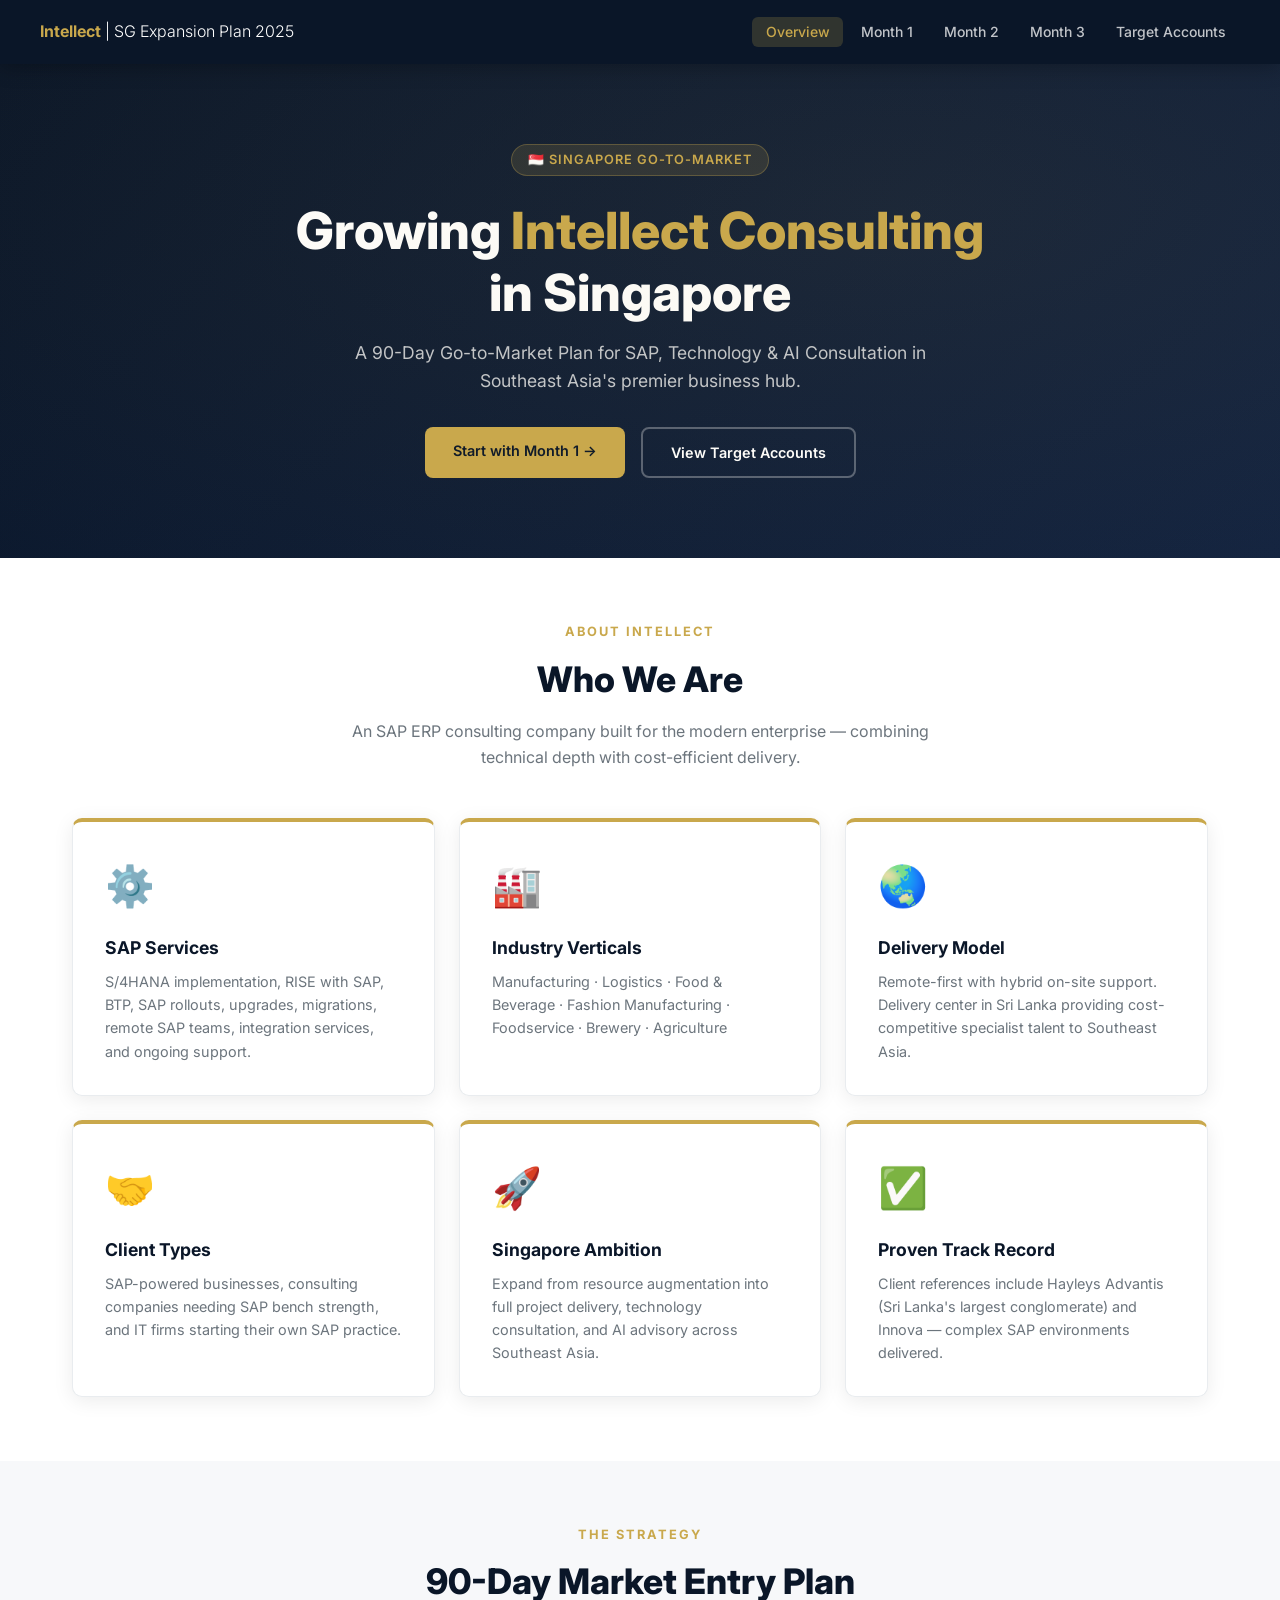
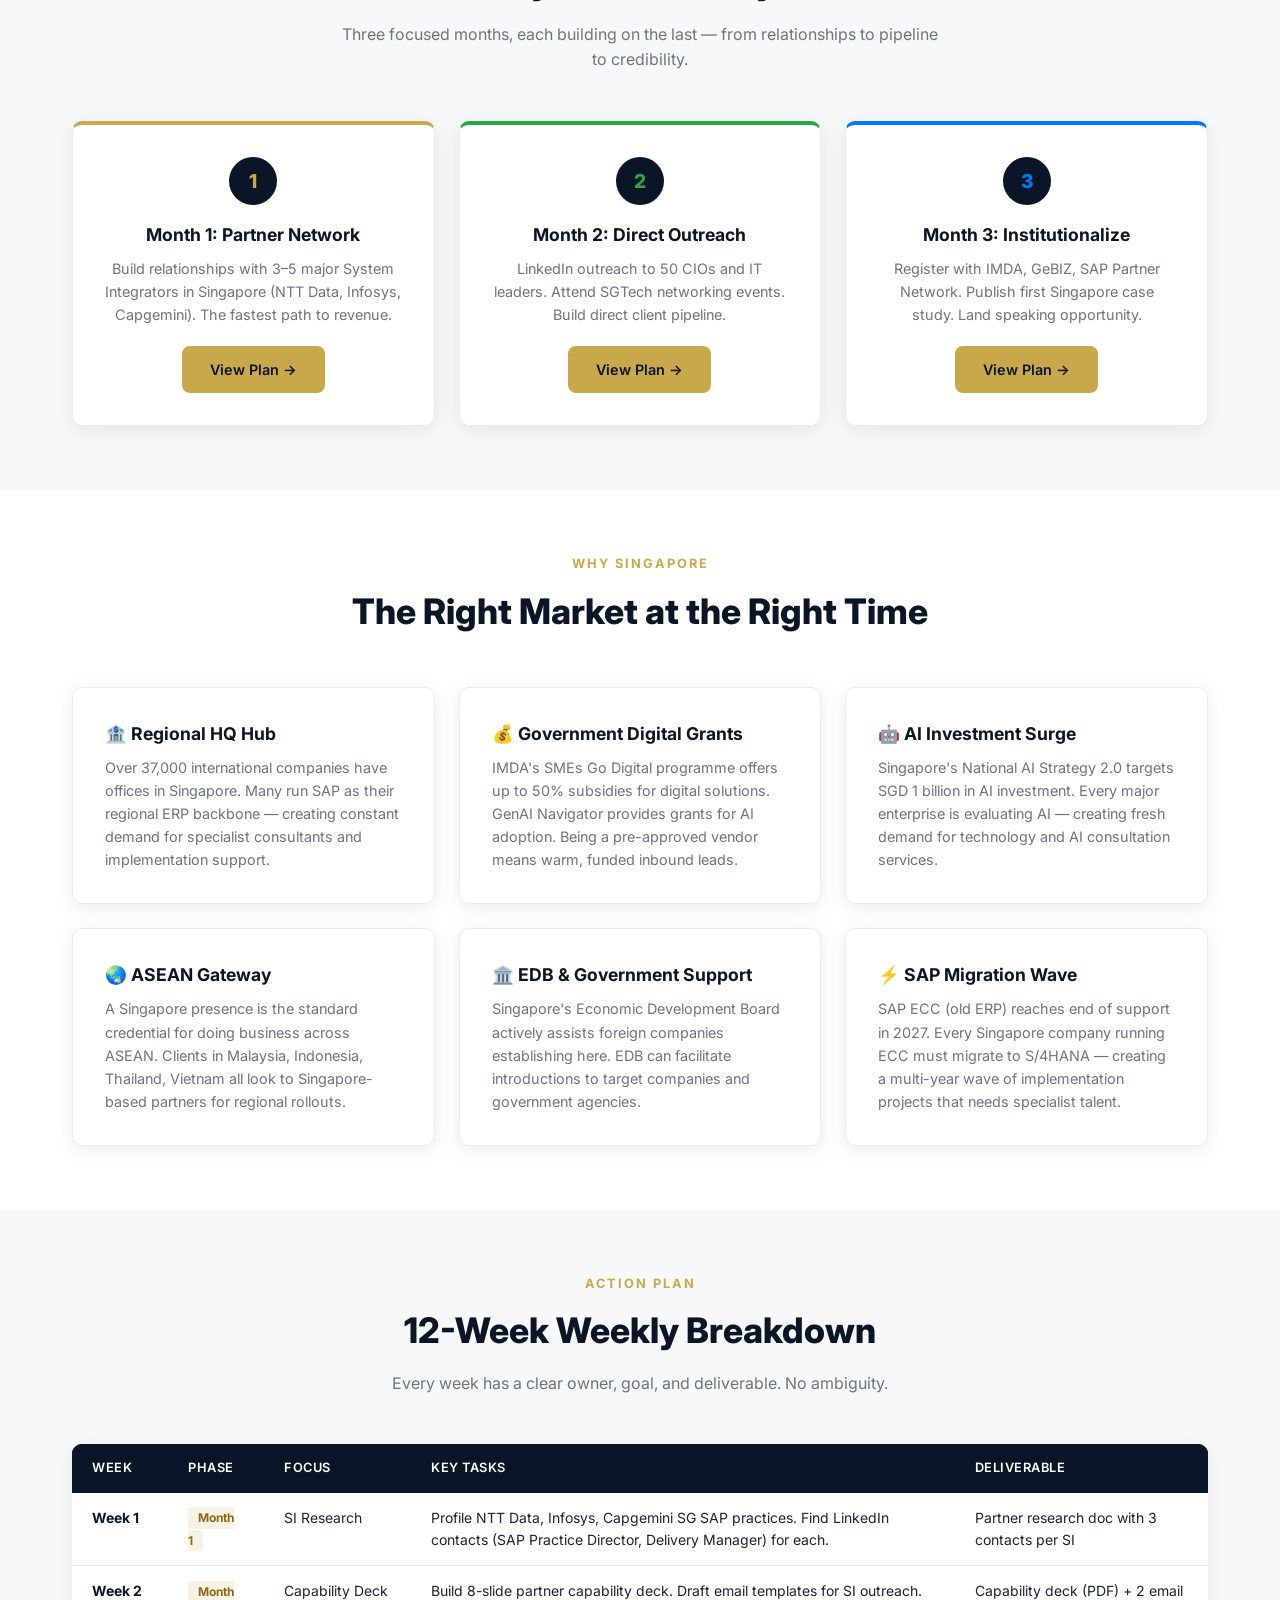
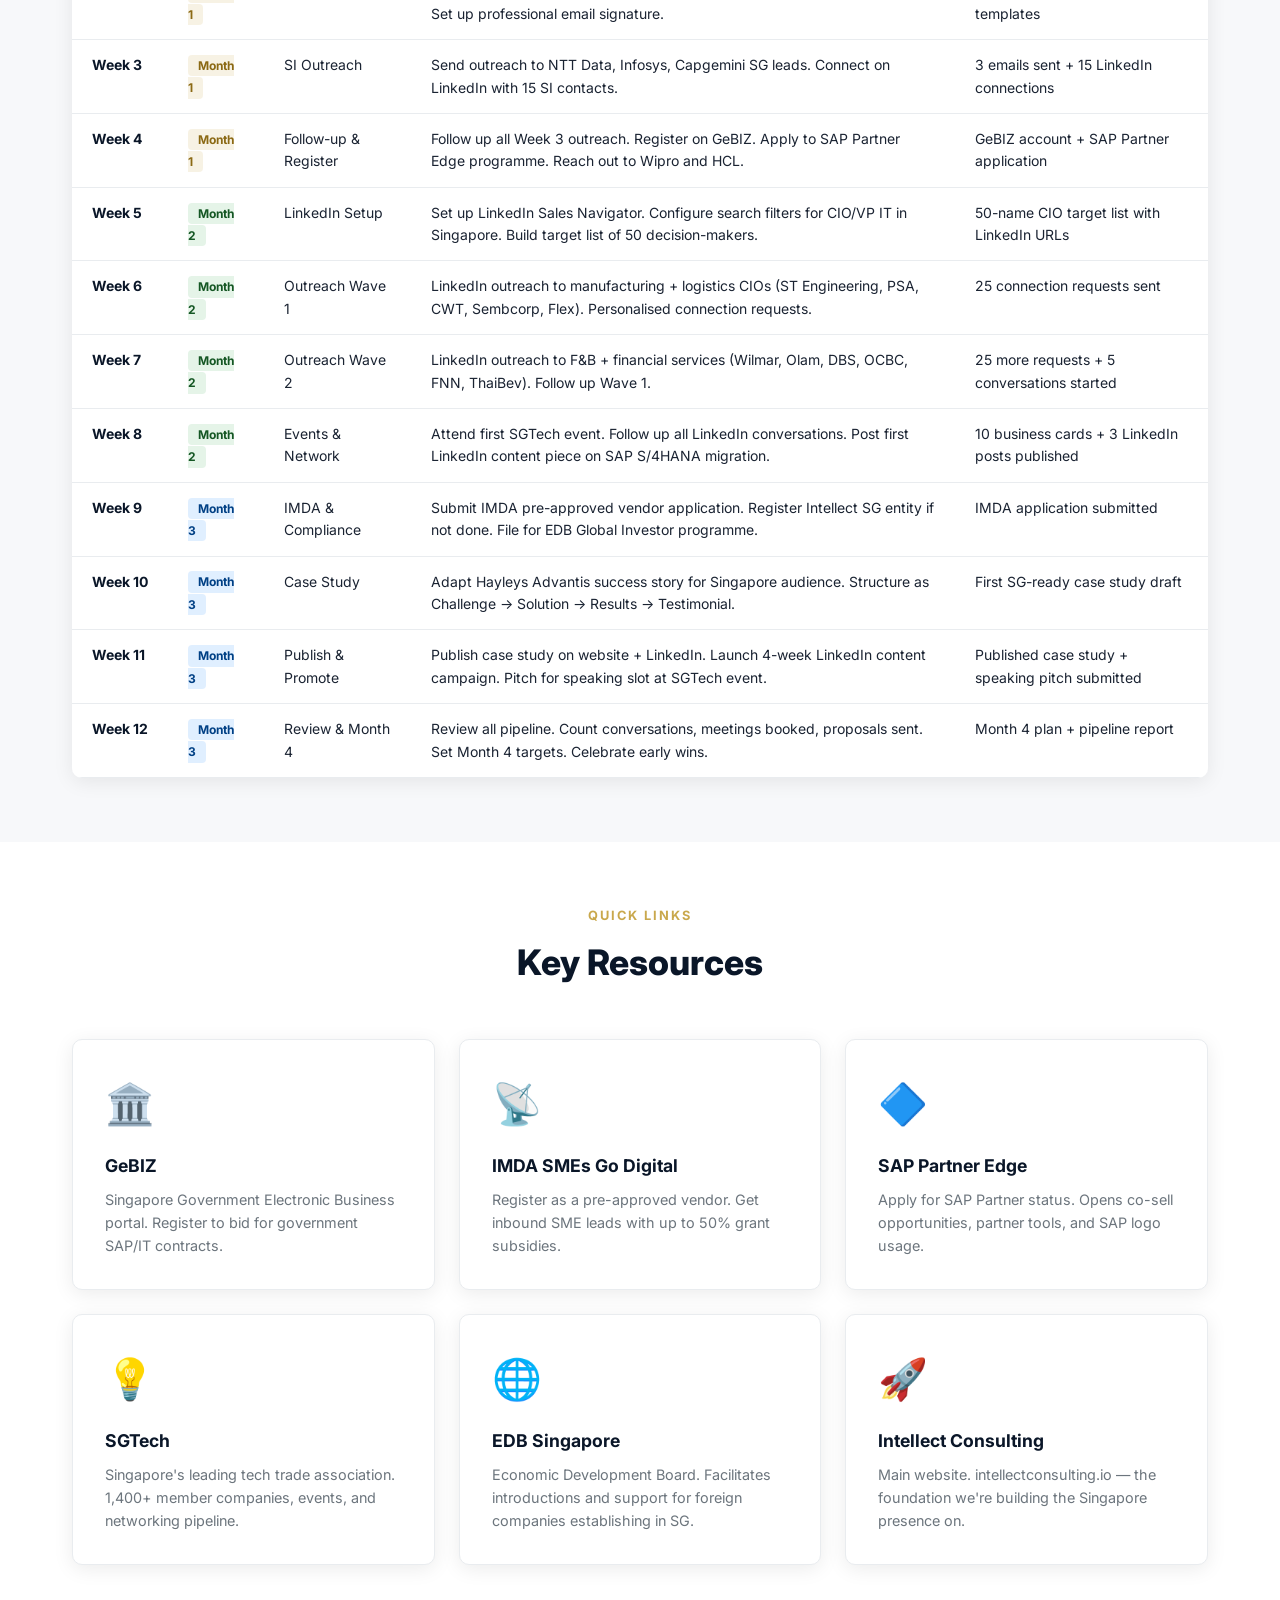
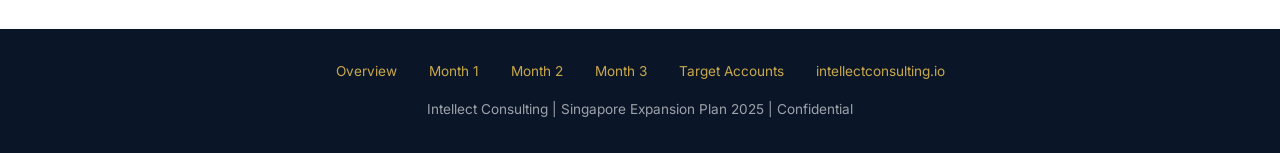
==== index.html @ 0aa59e7f "Initial: Full Singapore expansion plan website - 5 pages" ====
<!DOCTYPE html>
<html lang="en">
<head>
<meta charset="UTF-8">
<meta name="viewport" content="width=device-width, initial-scale=1.0">
<title>Intellect Consulting | Singapore Expansion Plan 2025</title>
<link rel="stylesheet" href="style.css">
</head>
<body>

<nav>
  <div class="nav-inner">
    <a class="nav-logo" href="index.html">Intellect <span>| SG Expansion Plan 2025</span></a>
    <ul class="nav-links" id="navLinks">
      <li><a href="index.html" class="active">Overview</a></li>
      <li><a href="month1.html">Month 1</a></li>
      <li><a href="month2.html">Month 2</a></li>
      <li><a href="month3.html">Month 3</a></li>
      <li><a href="targets.html">Target Accounts</a></li>
    </ul>
    <div class="hamburger" onclick="toggleNav()">☰</div>
  </div>
</nav>

<section class="hero">
  <div class="hero-badge">🇸🇬 Singapore Go-to-Market</div>
  <h1>Growing <span>Intellect Consulting</span><br>in Singapore</h1>
  <p>A 90-Day Go-to-Market Plan for SAP, Technology & AI Consultation in Southeast Asia's premier business hub.</p>
  <div class="hero-cta">
    <a href="month1.html" class="btn btn-gold">Start with Month 1 →</a>
    <a href="targets.html" class="btn btn-outline">View Target Accounts</a>
  </div>
</section>

<section class="section">
  <div class="container">
    <div class="section-header">
      <div class="label">About Intellect</div>
      <h2>Who We Are</h2>
      <p>An SAP ERP consulting company built for the modern enterprise — combining technical depth with cost-efficient delivery.</p>
    </div>
    <div class="cards-grid cards-3">
      <div class="card card-gold-top">
        <div class="card-icon">⚙️</div>
        <h3>SAP Services</h3>
        <p>S/4HANA implementation, RISE with SAP, BTP, SAP rollouts, upgrades, migrations, remote SAP teams, integration services, and ongoing support.</p>
      </div>
      <div class="card card-gold-top">
        <div class="card-icon">🏭</div>
        <h3>Industry Verticals</h3>
        <p>Manufacturing · Logistics · Food & Beverage · Fashion Manufacturing · Foodservice · Brewery · Agriculture</p>
      </div>
      <div class="card card-gold-top">
        <div class="card-icon">🌏</div>
        <h3>Delivery Model</h3>
        <p>Remote-first with hybrid on-site support. Delivery center in Sri Lanka providing cost-competitive specialist talent to Southeast Asia.</p>
      </div>
      <div class="card card-gold-top">
        <div class="card-icon">🤝</div>
        <h3>Client Types</h3>
        <p>SAP-powered businesses, consulting companies needing SAP bench strength, and IT firms starting their own SAP practice.</p>
      </div>
      <div class="card card-gold-top">
        <div class="card-icon">🚀</div>
        <h3>Singapore Ambition</h3>
        <p>Expand from resource augmentation into full project delivery, technology consultation, and AI advisory across Southeast Asia.</p>
      </div>
      <div class="card card-gold-top">
        <div class="card-icon">✅</div>
        <h3>Proven Track Record</h3>
        <p>Client references include Hayleys Advantis (Sri Lanka's largest conglomerate) and Innova — complex SAP environments delivered.</p>
      </div>
    </div>
  </div>
</section>

<section class="section section-alt">
  <div class="container">
    <div class="section-header">
      <div class="label">The Strategy</div>
      <h2>90-Day Market Entry Plan</h2>
      <p>Three focused months, each building on the last — from relationships to pipeline to credibility.</p>
    </div>
    <div class="cards-grid cards-3">
      <div class="card" style="border-top: 4px solid #C9A84C; text-align:center;">
        <div style="background:#0A1628;color:#C9A84C;width:48px;height:48px;border-radius:50%;display:flex;align-items:center;justify-content:center;font-weight:800;font-size:1.2rem;margin:0 auto 1rem;">1</div>
        <h3>Month 1: Partner Network</h3>
        <p>Build relationships with 3–5 major System Integrators in Singapore (NTT Data, Infosys, Capgemini). The fastest path to revenue.</p>
        <a href="month1.html" class="btn btn-gold" style="margin-top:1.25rem; display:inline-block;">View Plan →</a>
      </div>
      <div class="card" style="border-top: 4px solid #28a745; text-align:center;">
        <div style="background:#0A1628;color:#28a745;width:48px;height:48px;border-radius:50%;display:flex;align-items:center;justify-content:center;font-weight:800;font-size:1.2rem;margin:0 auto 1rem;">2</div>
        <h3>Month 2: Direct Outreach</h3>
        <p>LinkedIn outreach to 50 CIOs and IT leaders. Attend SGTech networking events. Build direct client pipeline.</p>
        <a href="month2.html" class="btn btn-gold" style="margin-top:1.25rem; display:inline-block;">View Plan →</a>
      </div>
      <div class="card" style="border-top: 4px solid #007bff; text-align:center;">
        <div style="background:#0A1628;color:#007bff;width:48px;height:48px;border-radius:50%;display:flex;align-items:center;justify-content:center;font-weight:800;font-size:1.2rem;margin:0 auto 1rem;">3</div>
        <h3>Month 3: Institutionalize</h3>
        <p>Register with IMDA, GeBIZ, SAP Partner Network. Publish first Singapore case study. Land speaking opportunity.</p>
        <a href="month3.html" class="btn btn-gold" style="margin-top:1.25rem; display:inline-block;">View Plan →</a>
      </div>
    </div>
  </div>
</section>

<section class="section">
  <div class="container">
    <div class="section-header">
      <div class="label">Why Singapore</div>
      <h2>The Right Market at the Right Time</h2>
    </div>
    <div class="cards-grid cards-2">
      <div class="card">
        <h3>🏦 Regional HQ Hub</h3>
        <p>Over 37,000 international companies have offices in Singapore. Many run SAP as their regional ERP backbone — creating constant demand for specialist consultants and implementation support.</p>
      </div>
      <div class="card">
        <h3>💰 Government Digital Grants</h3>
        <p>IMDA's SMEs Go Digital programme offers up to 50% subsidies for digital solutions. GenAI Navigator provides grants for AI adoption. Being a pre-approved vendor means warm, funded inbound leads.</p>
      </div>
      <div class="card">
        <h3>🤖 AI Investment Surge</h3>
        <p>Singapore's National AI Strategy 2.0 targets SGD 1 billion in AI investment. Every major enterprise is evaluating AI — creating fresh demand for technology and AI consultation services.</p>
      </div>
      <div class="card">
        <h3>🌏 ASEAN Gateway</h3>
        <p>A Singapore presence is the standard credential for doing business across ASEAN. Clients in Malaysia, Indonesia, Thailand, Vietnam all look to Singapore-based partners for regional rollouts.</p>
      </div>
      <div class="card">
        <h3>🏛️ EDB & Government Support</h3>
        <p>Singapore's Economic Development Board actively assists foreign companies establishing here. EDB can facilitate introductions to target companies and government agencies.</p>
      </div>
      <div class="card">
        <h3>⚡ SAP Migration Wave</h3>
        <p>SAP ECC (old ERP) reaches end of support in 2027. Every Singapore company running ECC must migrate to S/4HANA — creating a multi-year wave of implementation projects that needs specialist talent.</p>
      </div>
    </div>
  </div>
</section>

<section class="section section-alt">
  <div class="container">
    <div class="section-header">
      <div class="label">Action Plan</div>
      <h2>12-Week Weekly Breakdown</h2>
      <p>Every week has a clear owner, goal, and deliverable. No ambiguity.</p>
    </div>
    <div class="table-wrap">
      <table class="week-table">
        <thead>
          <tr>
            <th>Week</th>
            <th>Phase</th>
            <th>Focus</th>
            <th>Key Tasks</th>
            <th>Deliverable</th>
          </tr>
        </thead>
        <tbody>
          <tr>
            <td class="week-num">Week 1</td>
            <td><span class="week-month wm1">Month 1</span></td>
            <td>SI Research</td>
            <td>Profile NTT Data, Infosys, Capgemini SG SAP practices. Find LinkedIn contacts (SAP Practice Director, Delivery Manager) for each.</td>
            <td>Partner research doc with 3 contacts per SI</td>
          </tr>
          <tr>
            <td class="week-num">Week 2</td>
            <td><span class="week-month wm1">Month 1</span></td>
            <td>Capability Deck</td>
            <td>Build 8-slide partner capability deck. Draft email templates for SI outreach. Set up professional email signature.</td>
            <td>Capability deck (PDF) + 2 email templates</td>
          </tr>
          <tr>
            <td class="week-num">Week 3</td>
            <td><span class="week-month wm1">Month 1</span></td>
            <td>SI Outreach</td>
            <td>Send outreach to NTT Data, Infosys, Capgemini SG leads. Connect on LinkedIn with 15 SI contacts.</td>
            <td>3 emails sent + 15 LinkedIn connections</td>
          </tr>
          <tr>
            <td class="week-num">Week 4</td>
            <td><span class="week-month wm1">Month 1</span></td>
            <td>Follow-up & Register</td>
            <td>Follow up all Week 3 outreach. Register on GeBIZ. Apply to SAP Partner Edge programme. Reach out to Wipro and HCL.</td>
            <td>GeBIZ account + SAP Partner application</td>
          </tr>
          <tr>
            <td class="week-num">Week 5</td>
            <td><span class="week-month wm2">Month 2</span></td>
            <td>LinkedIn Setup</td>
            <td>Set up LinkedIn Sales Navigator. Configure search filters for CIO/VP IT in Singapore. Build target list of 50 decision-makers.</td>
            <td>50-name CIO target list with LinkedIn URLs</td>
          </tr>
          <tr>
            <td class="week-num">Week 6</td>
            <td><span class="week-month wm2">Month 2</span></td>
            <td>Outreach Wave 1</td>
            <td>LinkedIn outreach to manufacturing + logistics CIOs (ST Engineering, PSA, CWT, Sembcorp, Flex). Personalised connection requests.</td>
            <td>25 connection requests sent</td>
          </tr>
          <tr>
            <td class="week-num">Week 7</td>
            <td><span class="week-month wm2">Month 2</span></td>
            <td>Outreach Wave 2</td>
            <td>LinkedIn outreach to F&B + financial services (Wilmar, Olam, DBS, OCBC, FNN, ThaiBev). Follow up Wave 1.</td>
            <td>25 more requests + 5 conversations started</td>
          </tr>
          <tr>
            <td class="week-num">Week 8</td>
            <td><span class="week-month wm2">Month 2</span></td>
            <td>Events & Network</td>
            <td>Attend first SGTech event. Follow up all LinkedIn conversations. Post first LinkedIn content piece on SAP S/4HANA migration.</td>
            <td>10 business cards + 3 LinkedIn posts published</td>
          </tr>
          <tr>
            <td class="week-num">Week 9</td>
            <td><span class="week-month wm3">Month 3</span></td>
            <td>IMDA & Compliance</td>
            <td>Submit IMDA pre-approved vendor application. Register Intellect SG entity if not done. File for EDB Global Investor programme.</td>
            <td>IMDA application submitted</td>
          </tr>
          <tr>
            <td class="week-num">Week 10</td>
            <td><span class="week-month wm3">Month 3</span></td>
            <td>Case Study</td>
            <td>Adapt Hayleys Advantis success story for Singapore audience. Structure as Challenge → Solution → Results → Testimonial.</td>
            <td>First SG-ready case study draft</td>
          </tr>
          <tr>
            <td class="week-num">Week 11</td>
            <td><span class="week-month wm3">Month 3</span></td>
            <td>Publish & Promote</td>
            <td>Publish case study on website + LinkedIn. Launch 4-week LinkedIn content campaign. Pitch for speaking slot at SGTech event.</td>
            <td>Published case study + speaking pitch submitted</td>
          </tr>
          <tr>
            <td class="week-num">Week 12</td>
            <td><span class="week-month wm3">Month 3</span></td>
            <td>Review & Month 4</td>
            <td>Review all pipeline. Count conversations, meetings booked, proposals sent. Set Month 4 targets. Celebrate early wins.</td>
            <td>Month 4 plan + pipeline report</td>
          </tr>
        </tbody>
      </table>
    </div>
  </div>
</section>

<section class="section">
  <div class="container">
    <div class="section-header">
      <div class="label">Quick Links</div>
      <h2>Key Resources</h2>
    </div>
    <div class="cards-grid cards-3">
      <a href="https://www.gebiz.gov.sg" target="_blank" class="card" style="text-decoration:none;">
        <div class="card-icon">🏛️</div>
        <h3>GeBIZ</h3>
        <p>Singapore Government Electronic Business portal. Register to bid for government SAP/IT contracts.</p>
      </a>
      <a href="https://www.imda.gov.sg/how-we-can-help/smes-go-digital" target="_blank" class="card" style="text-decoration:none;">
        <div class="card-icon">📡</div>
        <h3>IMDA SMEs Go Digital</h3>
        <p>Register as a pre-approved vendor. Get inbound SME leads with up to 50% grant subsidies.</p>
      </a>
      <a href="https://partneredge.sap.com" target="_blank" class="card" style="text-decoration:none;">
        <div class="card-icon">🔷</div>
        <h3>SAP Partner Edge</h3>
        <p>Apply for SAP Partner status. Opens co-sell opportunities, partner tools, and SAP logo usage.</p>
      </a>
      <a href="https://www.sgtech.org.sg" target="_blank" class="card" style="text-decoration:none;">
        <div class="card-icon">💡</div>
        <h3>SGTech</h3>
        <p>Singapore's leading tech trade association. 1,400+ member companies, events, and networking pipeline.</p>
      </a>
      <a href="https://www.edb.gov.sg" target="_blank" class="card" style="text-decoration:none;">
        <div class="card-icon">🌐</div>
        <h3>EDB Singapore</h3>
        <p>Economic Development Board. Facilitates introductions and support for foreign companies establishing in SG.</p>
      </a>
      <a href="https://intellectconsulting.io" target="_blank" class="card" style="text-decoration:none;">
        <div class="card-icon">🚀</div>
        <h3>Intellect Consulting</h3>
        <p>Main website. intellectconsulting.io — the foundation we're building the Singapore presence on.</p>
      </a>
    </div>
  </div>
</section>

<footer>
  <div class="footer-links">
    <a href="index.html">Overview</a>
    <a href="month1.html">Month 1</a>
    <a href="month2.html">Month 2</a>
    <a href="month3.html">Month 3</a>
    <a href="targets.html">Target Accounts</a>
    <a href="https://intellectconsulting.io" target="_blank">intellectconsulting.io</a>
  </div>
  <p>Intellect Consulting | Singapore Expansion Plan 2025 | Confidential</p>
</footer>

<script>
function toggleNav() {
  document.getElementById('navLinks').classList.toggle('open');
}
</script>
</body>
</html>
---- style.css ----
@import url('https://fonts.googleapis.com/css2?family=Inter:wght@300;400;500;600;700;800&display=swap');

:root {
  --navy: #0A1628;
  --navy-light: #112240;
  --gold: #C9A84C;
  --gold-light: #E8C76A;
  --white: #ffffff;
  --gray-100: #f7f8fa;
  --gray-200: #e9ecef;
  --gray-600: #6c757d;
  --text: #1a2332;
  --green: #28a745;
  --red: #dc3545;
  --radius: 10px;
  --shadow: 0 4px 20px rgba(0,0,0,0.08);
  --shadow-hover: 0 8px 30px rgba(0,0,0,0.15);
}

* { margin: 0; padding: 0; box-sizing: border-box; }

body {
  font-family: 'Inter', sans-serif;
  color: var(--text);
  background: var(--white);
  line-height: 1.6;
}

/* ── NAV ── */
nav {
  background: var(--navy);
  padding: 0 2rem;
  position: sticky;
  top: 0;
  z-index: 100;
  box-shadow: 0 2px 20px rgba(0,0,0,0.3);
}
.nav-inner {
  max-width: 1200px;
  margin: 0 auto;
  display: flex;
  align-items: center;
  justify-content: space-between;
  height: 64px;
}
.nav-logo {
  color: var(--gold);
  font-weight: 700;
  font-size: 1rem;
  text-decoration: none;
  white-space: nowrap;
}
.nav-logo span { color: var(--white); font-weight: 300; }
.nav-links {
  display: flex;
  list-style: none;
  gap: 0.25rem;
}
.nav-links a {
  color: rgba(255,255,255,0.75);
  text-decoration: none;
  padding: 0.4rem 0.85rem;
  border-radius: 6px;
  font-size: 0.875rem;
  font-weight: 500;
  transition: all 0.2s;
}
.nav-links a:hover, .nav-links a.active {
  color: var(--white);
  background: rgba(201,168,76,0.2);
}
.nav-links a.active { color: var(--gold); }

.hamburger { display: none; cursor: pointer; color: var(--white); font-size: 1.5rem; }

/* ── HERO ── */
.hero {
  background: linear-gradient(135deg, var(--navy) 0%, var(--navy-light) 100%);
  color: var(--white);
  padding: 5rem 2rem;
  text-align: center;
  position: relative;
  overflow: hidden;
}
.hero::before {
  content: '';
  position: absolute;
  top: -50%;
  left: -50%;
  width: 200%;
  height: 200%;
  background: radial-gradient(ellipse at 60% 40%, rgba(201,168,76,0.08) 0%, transparent 60%);
  pointer-events: none;
}
.hero-badge {
  display: inline-block;
  background: rgba(201,168,76,0.15);
  border: 1px solid rgba(201,168,76,0.3);
  color: var(--gold);
  padding: 0.3rem 1rem;
  border-radius: 20px;
  font-size: 0.8rem;
  font-weight: 600;
  letter-spacing: 1px;
  text-transform: uppercase;
  margin-bottom: 1.5rem;
}
.hero h1 {
  font-size: clamp(2rem, 5vw, 3.2rem);
  font-weight: 800;
  margin-bottom: 1rem;
  line-height: 1.2;
}
.hero h1 span { color: var(--gold); }
.hero p {
  font-size: 1.1rem;
  color: rgba(255,255,255,0.75);
  max-width: 600px;
  margin: 0 auto 2rem;
}
.hero-cta {
  display: inline-flex;
  gap: 1rem;
  flex-wrap: wrap;
  justify-content: center;
}
.btn {
  padding: 0.75rem 1.75rem;
  border-radius: 8px;
  font-weight: 600;
  font-size: 0.9rem;
  text-decoration: none;
  transition: all 0.2s;
  cursor: pointer;
  border: none;
  display: inline-block;
}
.btn-gold { background: var(--gold); color: var(--navy); }
.btn-gold:hover { background: var(--gold-light); transform: translateY(-2px); }
.btn-outline { border: 2px solid rgba(255,255,255,0.3); color: var(--white); background: transparent; }
.btn-outline:hover { border-color: var(--gold); color: var(--gold); }

/* ── CONTAINER ── */
.container { max-width: 1200px; margin: 0 auto; padding: 0 2rem; }
.section { padding: 4rem 2rem; }
.section-alt { background: var(--gray-100); }

.section-header { text-align: center; margin-bottom: 3rem; }
.section-header .label {
  color: var(--gold);
  font-weight: 700;
  font-size: 0.8rem;
  letter-spacing: 2px;
  text-transform: uppercase;
  margin-bottom: 0.5rem;
}
.section-header h2 { font-size: clamp(1.6rem, 3vw, 2.2rem); font-weight: 800; color: var(--navy); }
.section-header p { color: var(--gray-600); max-width: 600px; margin: 0.75rem auto 0; }

/* ── CARDS ── */
.cards-grid { display: grid; gap: 1.5rem; }
.cards-3 { grid-template-columns: repeat(auto-fit, minmax(280px, 1fr)); }
.cards-2 { grid-template-columns: repeat(auto-fit, minmax(340px, 1fr)); }

.card {
  background: var(--white);
  border-radius: var(--radius);
  padding: 2rem;
  box-shadow: var(--shadow);
  border: 1px solid var(--gray-200);
  transition: all 0.2s;
}
.card:hover { box-shadow: var(--shadow-hover); transform: translateY(-3px); }
.card-icon { font-size: 2.5rem; margin-bottom: 1rem; }
.card h3 { font-size: 1.1rem; font-weight: 700; color: var(--navy); margin-bottom: 0.5rem; }
.card p { color: var(--gray-600); font-size: 0.9rem; }

.card-gold-top { border-top: 4px solid var(--gold); }
.card-partner {
  background: var(--white);
  border-radius: var(--radius);
  padding: 2rem;
  box-shadow: var(--shadow);
  border: 1px solid var(--gray-200);
  border-left: 5px solid var(--gold);
  transition: all 0.2s;
}
.card-partner:hover { box-shadow: var(--shadow-hover); }
.card-partner h3 { color: var(--navy); font-size: 1.2rem; font-weight: 700; margin-bottom: 0.25rem; }
.card-partner .badge {
  display: inline-block;
  background: rgba(201,168,76,0.12);
  color: #8b6914;
  border: 1px solid rgba(201,168,76,0.3);
  padding: 0.2rem 0.6rem;
  border-radius: 4px;
  font-size: 0.72rem;
  font-weight: 700;
  text-transform: uppercase;
  letter-spacing: 0.5px;
  margin-bottom: 1rem;
}
.card-partner ul { list-style: none; margin: 1rem 0; }
.card-partner ul li {
  padding: 0.3rem 0;
  font-size: 0.875rem;
  color: var(--text);
  padding-left: 1.2rem;
  position: relative;
}
.card-partner ul li::before { content: '→'; position: absolute; left: 0; color: var(--gold); }
.card-partner .contact-angle {
  background: var(--navy);
  color: var(--white);
  padding: 0.6rem 1rem;
  border-radius: 6px;
  font-size: 0.8rem;
  margin-top: 1rem;
}
.card-partner .contact-angle strong { color: var(--gold); }

/* ── TABLES ── */
.table-wrap { overflow-x: auto; border-radius: var(--radius); box-shadow: var(--shadow); }
table { width: 100%; border-collapse: collapse; background: var(--white); }
thead { background: var(--navy); color: var(--white); }
thead th { padding: 1rem 1.25rem; text-align: left; font-size: 0.8rem; font-weight: 600; letter-spacing: 0.5px; text-transform: uppercase; white-space: nowrap; }
tbody tr { border-bottom: 1px solid var(--gray-200); transition: background 0.15s; }
tbody tr:hover { background: var(--gray-100); }
tbody td { padding: 0.875rem 1.25rem; font-size: 0.875rem; vertical-align: top; }
.td-company { font-weight: 700; color: var(--navy); }
.td-angle { color: var(--gray-600); font-size: 0.82rem; }
.priority-high { background: #fff3cd; color: #856404; padding: 0.2rem 0.6rem; border-radius: 4px; font-size: 0.75rem; font-weight: 700; }
.priority-med { background: #d1ecf1; color: #0c5460; padding: 0.2rem 0.6rem; border-radius: 4px; font-size: 0.75rem; font-weight: 700; }
.status-badge { background: var(--gray-200); color: var(--gray-600); padding: 0.2rem 0.6rem; border-radius: 4px; font-size: 0.75rem; font-weight: 600; }

/* ── WEEK TRACKER ── */
.week-table { width: 100%; border-collapse: collapse; }
.week-table th { background: var(--navy); color: var(--white); padding: 0.875rem 1.25rem; text-align: left; font-size: 0.8rem; font-weight: 600; }
.week-table td { padding: 0.875rem 1.25rem; border-bottom: 1px solid var(--gray-200); font-size: 0.875rem; }
.week-table tr:hover td { background: #f0f4ff; }
.week-num { font-weight: 700; color: var(--navy); white-space: nowrap; }
.week-month { font-size: 0.75rem; font-weight: 700; padding: 0.2rem 0.6rem; border-radius: 4px; }
.wm1 { background: rgba(201,168,76,0.15); color: #8b6914; }
.wm2 { background: rgba(40,167,69,0.12); color: #155724; }
.wm3 { background: rgba(0,123,255,0.12); color: #004085; }

/* ── STEPS ── */
.steps { display: flex; flex-direction: column; gap: 1.5rem; }
.step { display: flex; gap: 1.5rem; align-items: flex-start; }
.step-num {
  width: 40px; height: 40px;
  background: var(--gold);
  color: var(--navy);
  border-radius: 50%;
  display: flex; align-items: center; justify-content: center;
  font-weight: 800; font-size: 0.9rem;
  flex-shrink: 0;
}
.step-content h4 { font-weight: 700; color: var(--navy); margin-bottom: 0.25rem; }
.step-content p { color: var(--gray-600); font-size: 0.875rem; }

/* ── EMAIL TEMPLATE ── */
.email-template {
  background: var(--navy);
  border-radius: var(--radius);
  padding: 2rem;
  color: rgba(255,255,255,0.9);
  font-family: monospace;
  font-size: 0.85rem;
  line-height: 1.8;
  position: relative;
}
.email-template .label {
  position: absolute;
  top: 1rem; right: 1rem;
  background: var(--gold);
  color: var(--navy);
  padding: 0.2rem 0.6rem;
  border-radius: 4px;
  font-size: 0.72rem;
  font-weight: 700;
}
.email-template strong { color: var(--gold); }

/* ── STATS ── */
.stats-grid { display: grid; grid-template-columns: repeat(auto-fit, minmax(150px, 1fr)); gap: 1.5rem; margin-bottom: 3rem; }
.stat-card {
  background: var(--navy);
  color: var(--white);
  border-radius: var(--radius);
  padding: 1.75rem;
  text-align: center;
}
.stat-card .num { font-size: 2.5rem; font-weight: 800; color: var(--gold); line-height: 1; }
.stat-card .lbl { font-size: 0.8rem; color: rgba(255,255,255,0.65); margin-top: 0.4rem; }

/* ── FILTER BAR ── */
.filter-bar { display: flex; gap: 0.75rem; flex-wrap: wrap; margin-bottom: 2rem; }
.filter-btn {
  padding: 0.4rem 1rem;
  border: 2px solid var(--gray-200);
  background: var(--white);
  border-radius: 20px;
  font-size: 0.8rem;
  font-weight: 600;
  cursor: pointer;
  transition: all 0.2s;
  color: var(--text);
}
.filter-btn:hover, .filter-btn.active { background: var(--navy); color: var(--white); border-color: var(--navy); }

/* ── TIMELINE ── */
.timeline { position: relative; padding-left: 2rem; }
.timeline::before { content: ''; position: absolute; left: 0; top: 0; bottom: 0; width: 3px; background: linear-gradient(to bottom, var(--gold), var(--navy)); border-radius: 3px; }
.timeline-item { position: relative; margin-bottom: 2rem; }
.timeline-item::before {
  content: '';
  position: absolute;
  left: -2.4rem;
  top: 0.4rem;
  width: 14px; height: 14px;
  background: var(--gold);
  border-radius: 50%;
  border: 3px solid var(--white);
  box-shadow: 0 0 0 2px var(--gold);
}
.timeline-item h4 { font-weight: 700; color: var(--navy); margin-bottom: 0.25rem; }
.timeline-item p { font-size: 0.875rem; color: var(--gray-600); }

/* ── CHECKLIST ── */
.checklist { list-style: none; display: flex; flex-direction: column; gap: 0.75rem; }
.checklist li {
  display: flex;
  gap: 0.75rem;
  align-items: flex-start;
  padding: 0.875rem 1rem;
  background: var(--white);
  border-radius: 8px;
  border: 1px solid var(--gray-200);
  font-size: 0.9rem;
}
.checklist li::before {
  content: '☐';
  color: var(--gold);
  font-size: 1.1rem;
  flex-shrink: 0;
  line-height: 1.4;
}

/* ── FOOTER ── */
footer {
  background: var(--navy);
  color: rgba(255,255,255,0.6);
  text-align: center;
  padding: 2rem;
  font-size: 0.85rem;
}
footer a { color: var(--gold); text-decoration: none; }
footer .footer-links { display: flex; justify-content: center; gap: 2rem; margin-bottom: 1rem; flex-wrap: wrap; }

/* ── RESPONSIVE ── */
@media (max-width: 768px) {
  .nav-links { display: none; flex-direction: column; position: absolute; top: 64px; left: 0; right: 0; background: var(--navy); padding: 1rem; gap: 0.25rem; }
  .nav-links.open { display: flex; }
  .hamburger { display: block; }
  .section { padding: 3rem 1rem; }
  .hero { padding: 3.5rem 1.25rem; }
  .cards-3, .cards-2 { grid-template-columns: 1fr; }
}

.tag {
  display: inline-block;
  padding: 0.2rem 0.6rem;
  border-radius: 4px;
  font-size: 0.75rem;
  font-weight: 700;
  margin-right: 0.4rem;
  margin-bottom: 0.4rem;
}
.tag-mfg { background: #e3f2fd; color: #1565c0; }
.tag-log { background: #f3e5f5; color: #6a1b9a; }
.tag-fab { background: #e8f5e9; color: #2e7d32; }
.tag-fin { background: #fff3e0; color: #e65100; }
.tag-gov { background: #fce4ec; color: #880e4f; }
.tag-ai  { background: #e0f2f1; color: #00695c; }

.info-box {
  background: var(--gray-100);
  border-left: 4px solid var(--gold);
  padding: 1.25rem 1.5rem;
  border-radius: 0 var(--radius) var(--radius) 0;
  margin: 1.5rem 0;
}
.info-box h4 { color: var(--navy); font-weight: 700; margin-bottom: 0.4rem; }
.info-box p, .info-box li { font-size: 0.875rem; color: var(--gray-600); }
.info-box ul { padding-left: 1.25rem; }
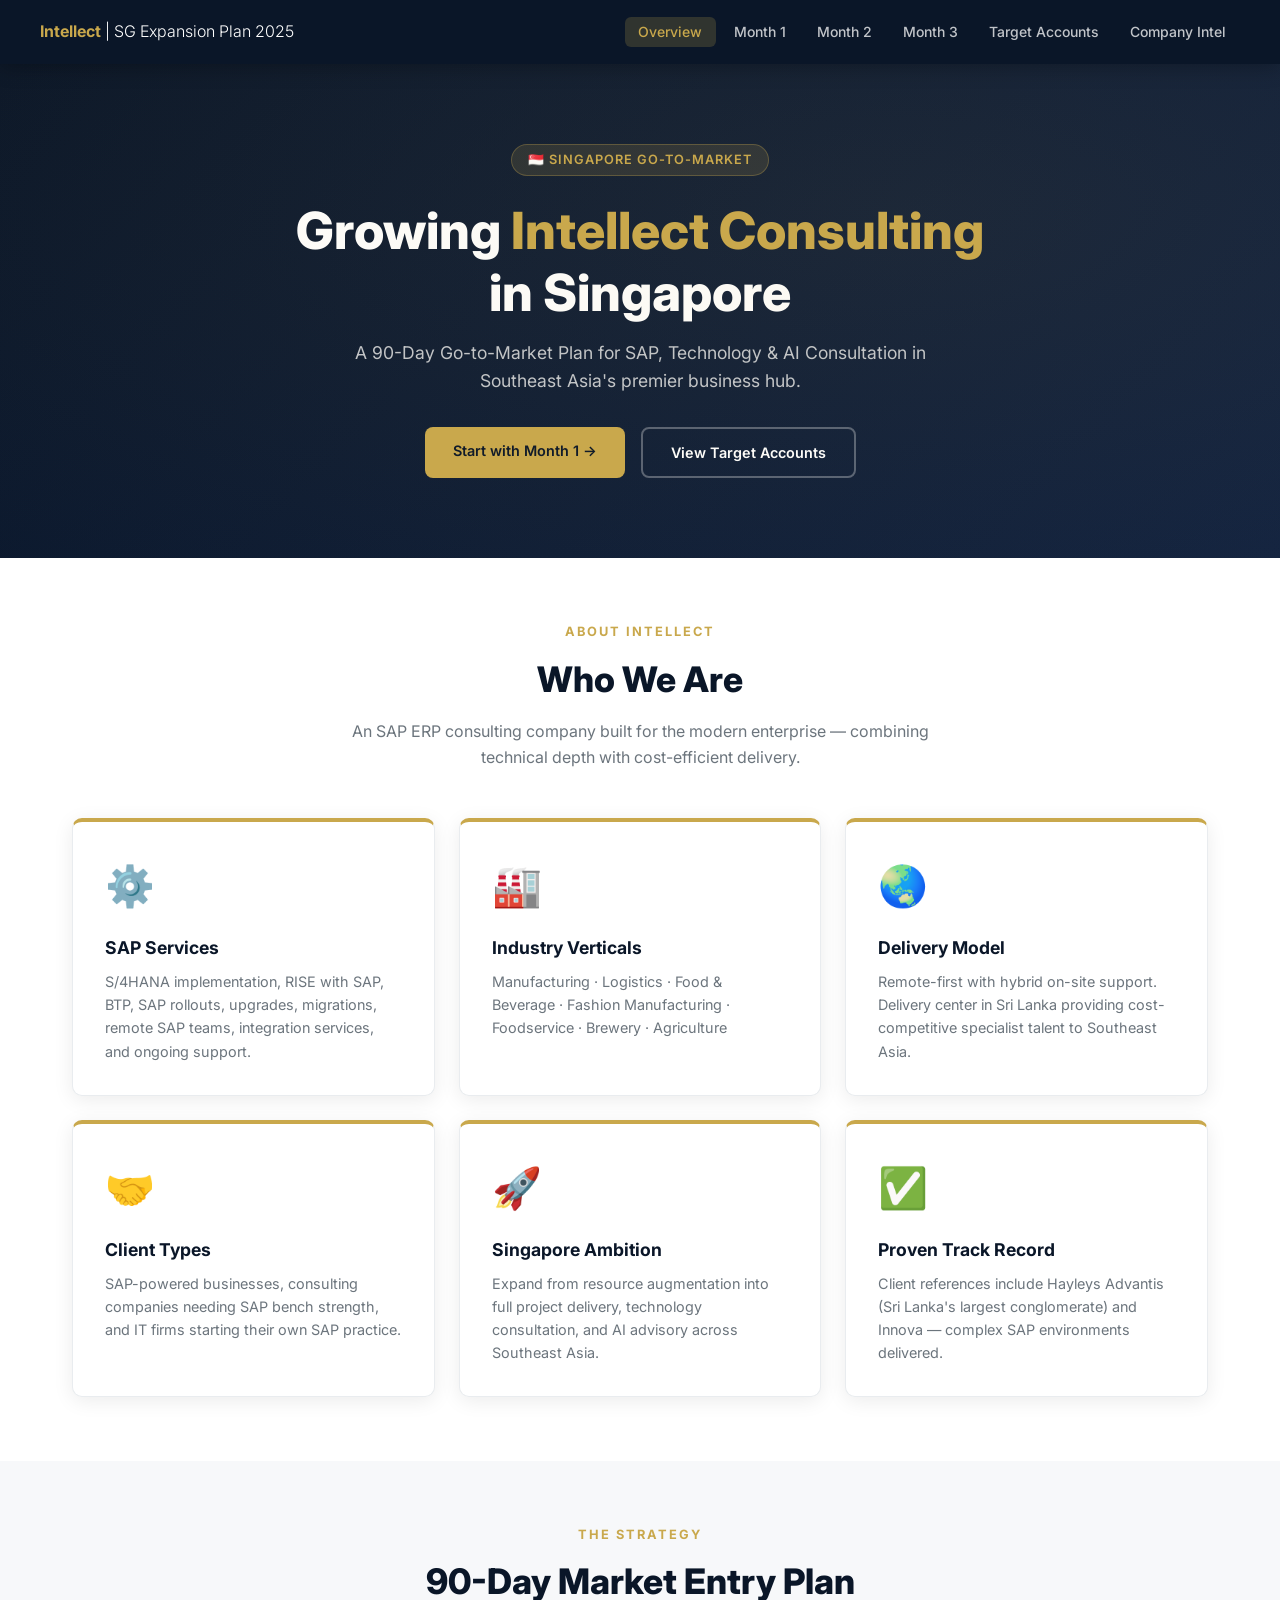
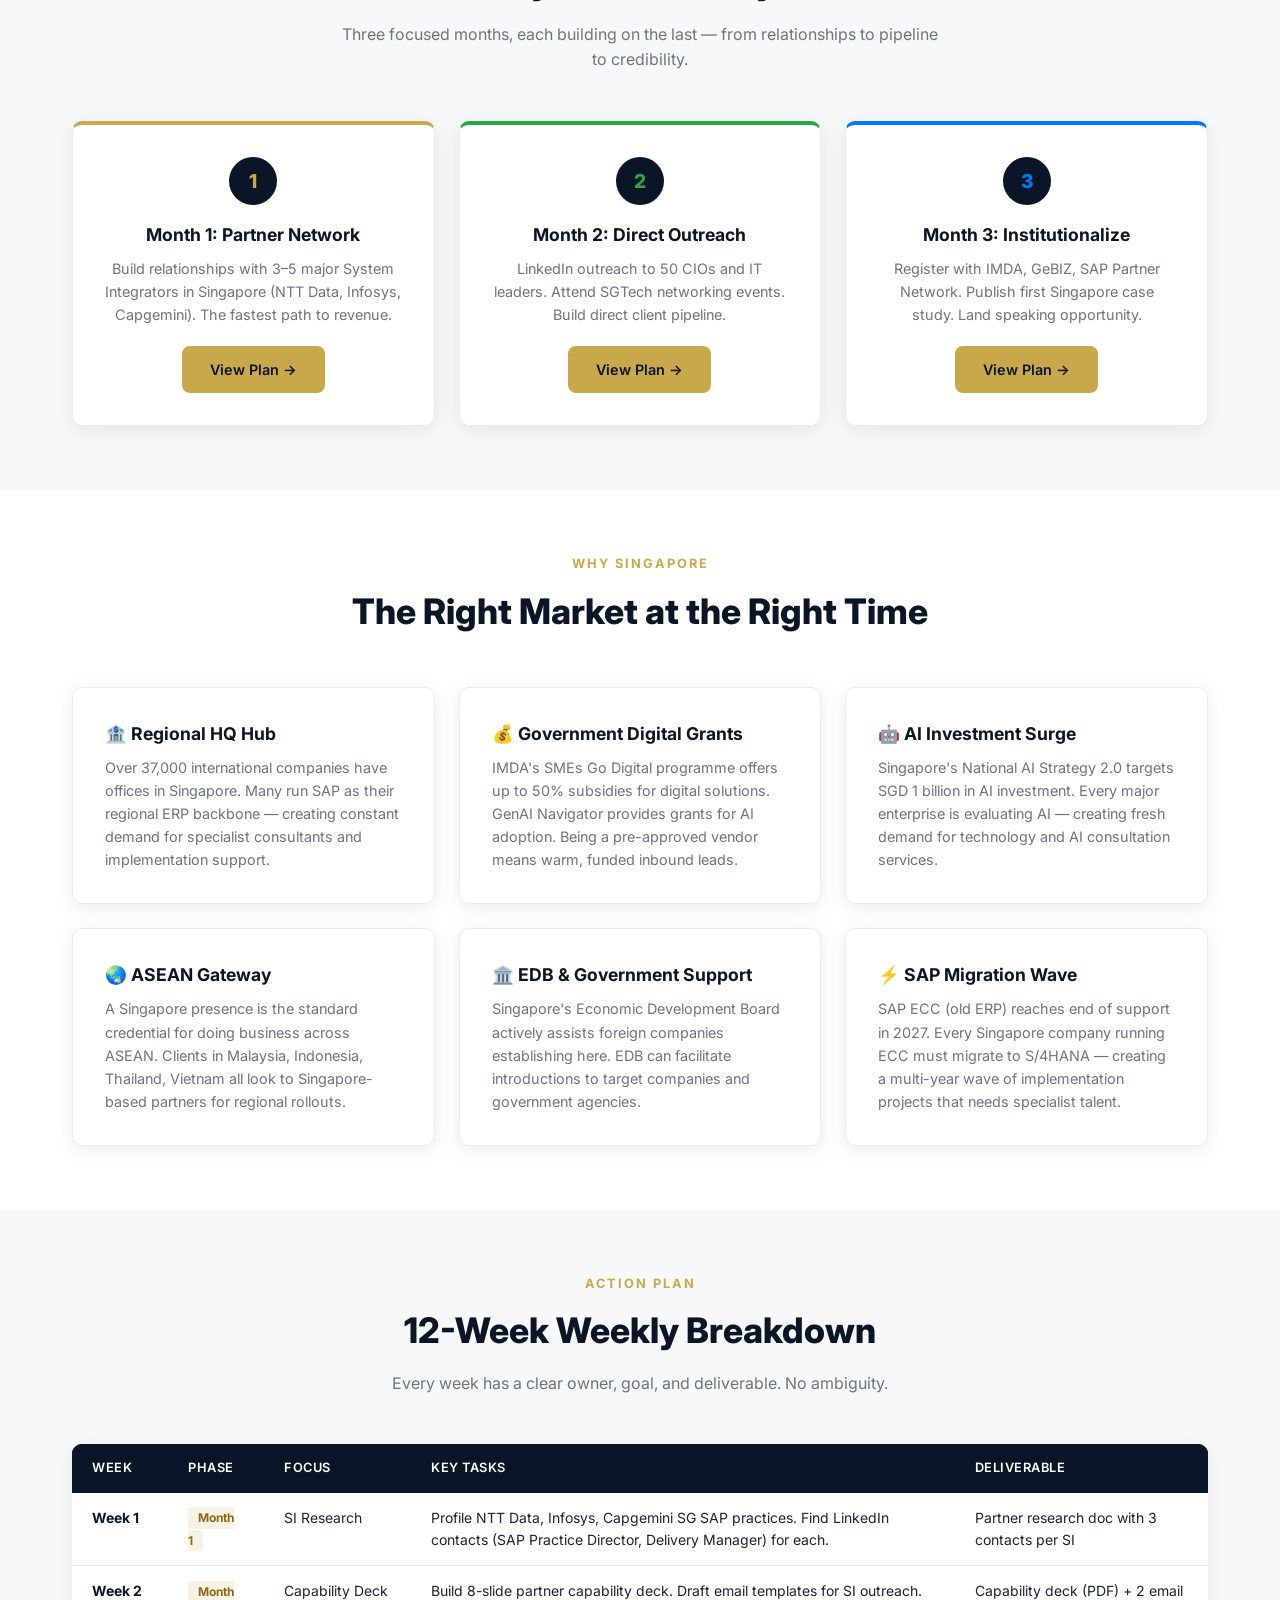
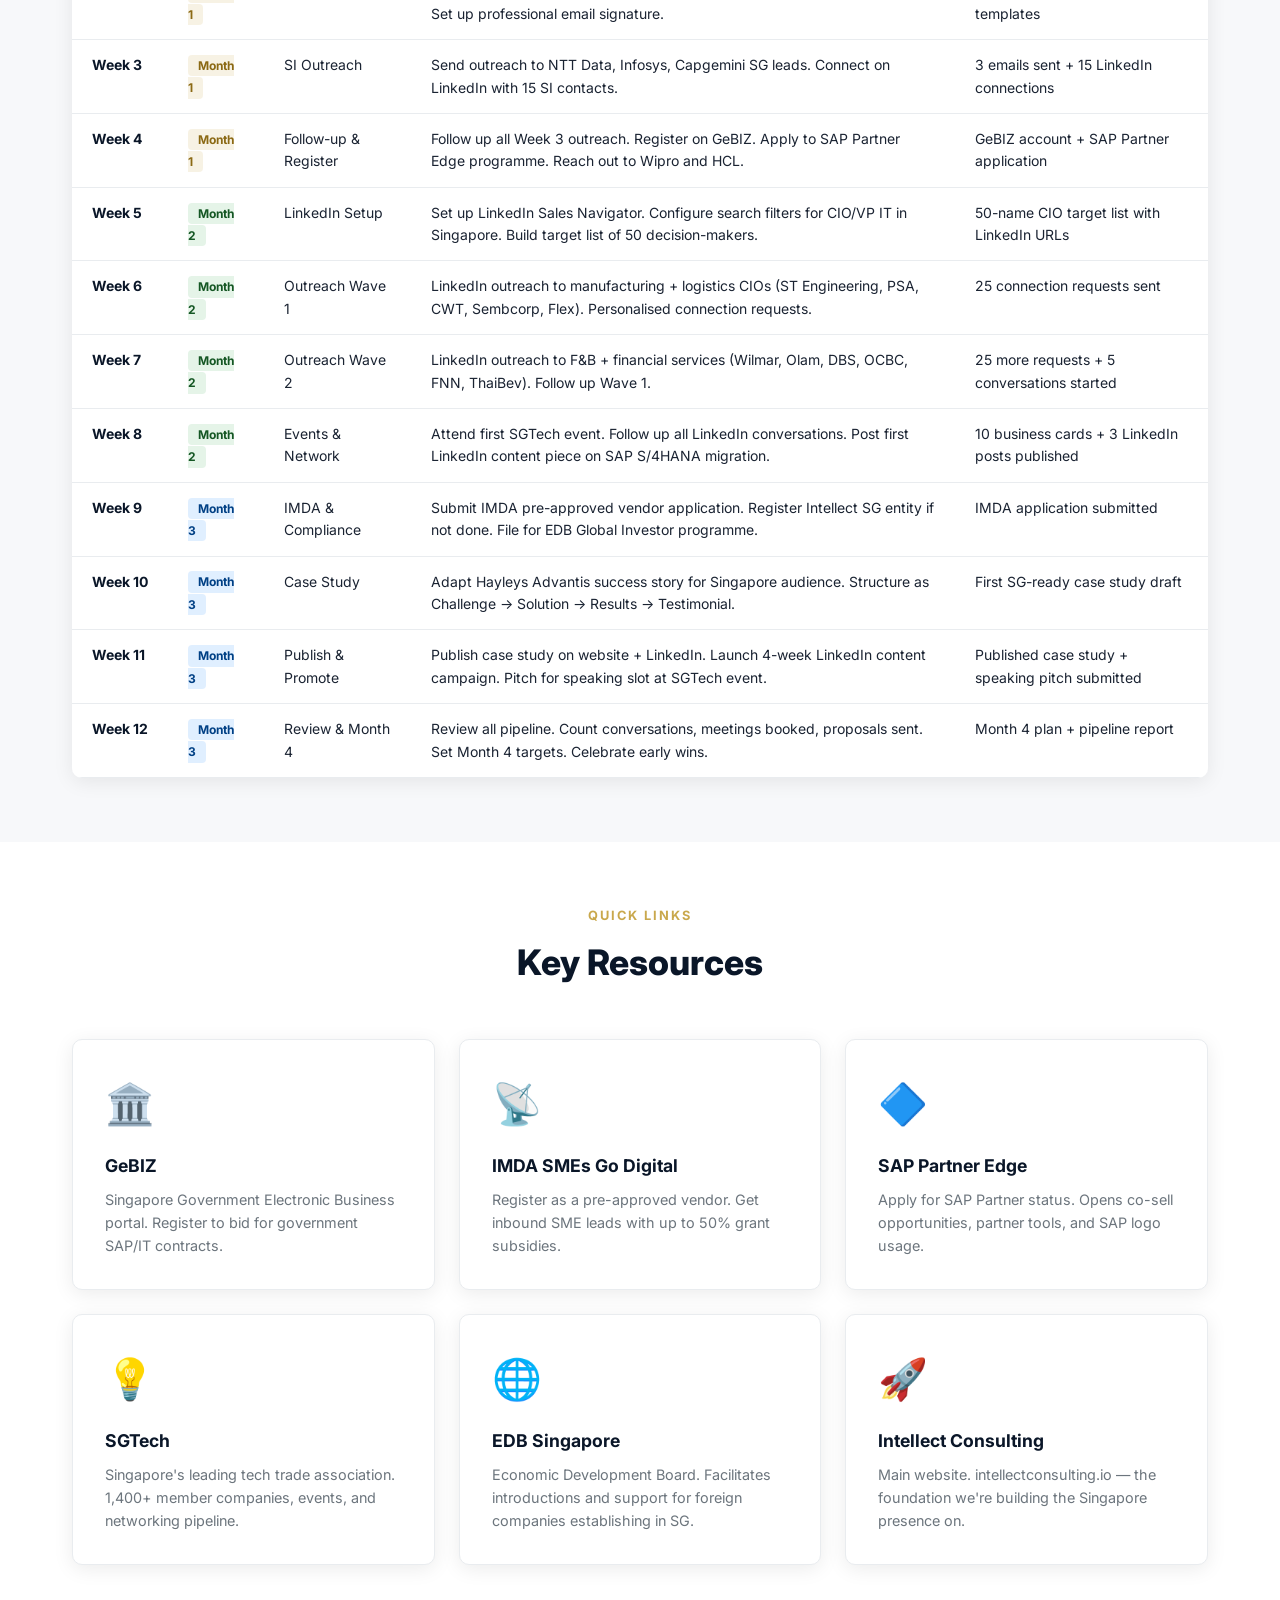
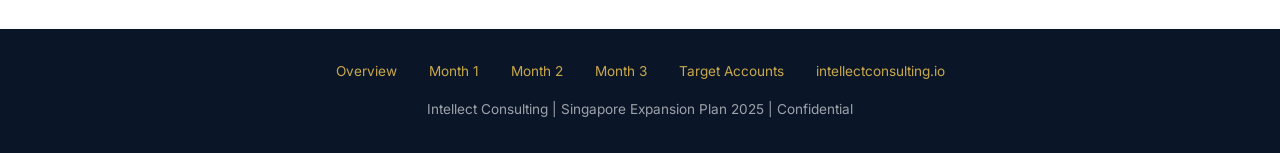
==== commit 0d681bfb: "Add Company Intelligence: 60+ detailed profiles with decision makers, LinkedIn links, projects" ====
--- a/index.html
+++ b/index.html
@@ -17,6 +17,7 @@
       <li><a href="month2.html">Month 2</a></li>
       <li><a href="month3.html">Month 3</a></li>
       <li><a href="targets.html">Target Accounts</a></li>
+      <li><a href="companies/index.html">Company Intel</a></li>
     </ul>
     <div class="hamburger" onclick="toggleNav()">☰</div>
   </div>
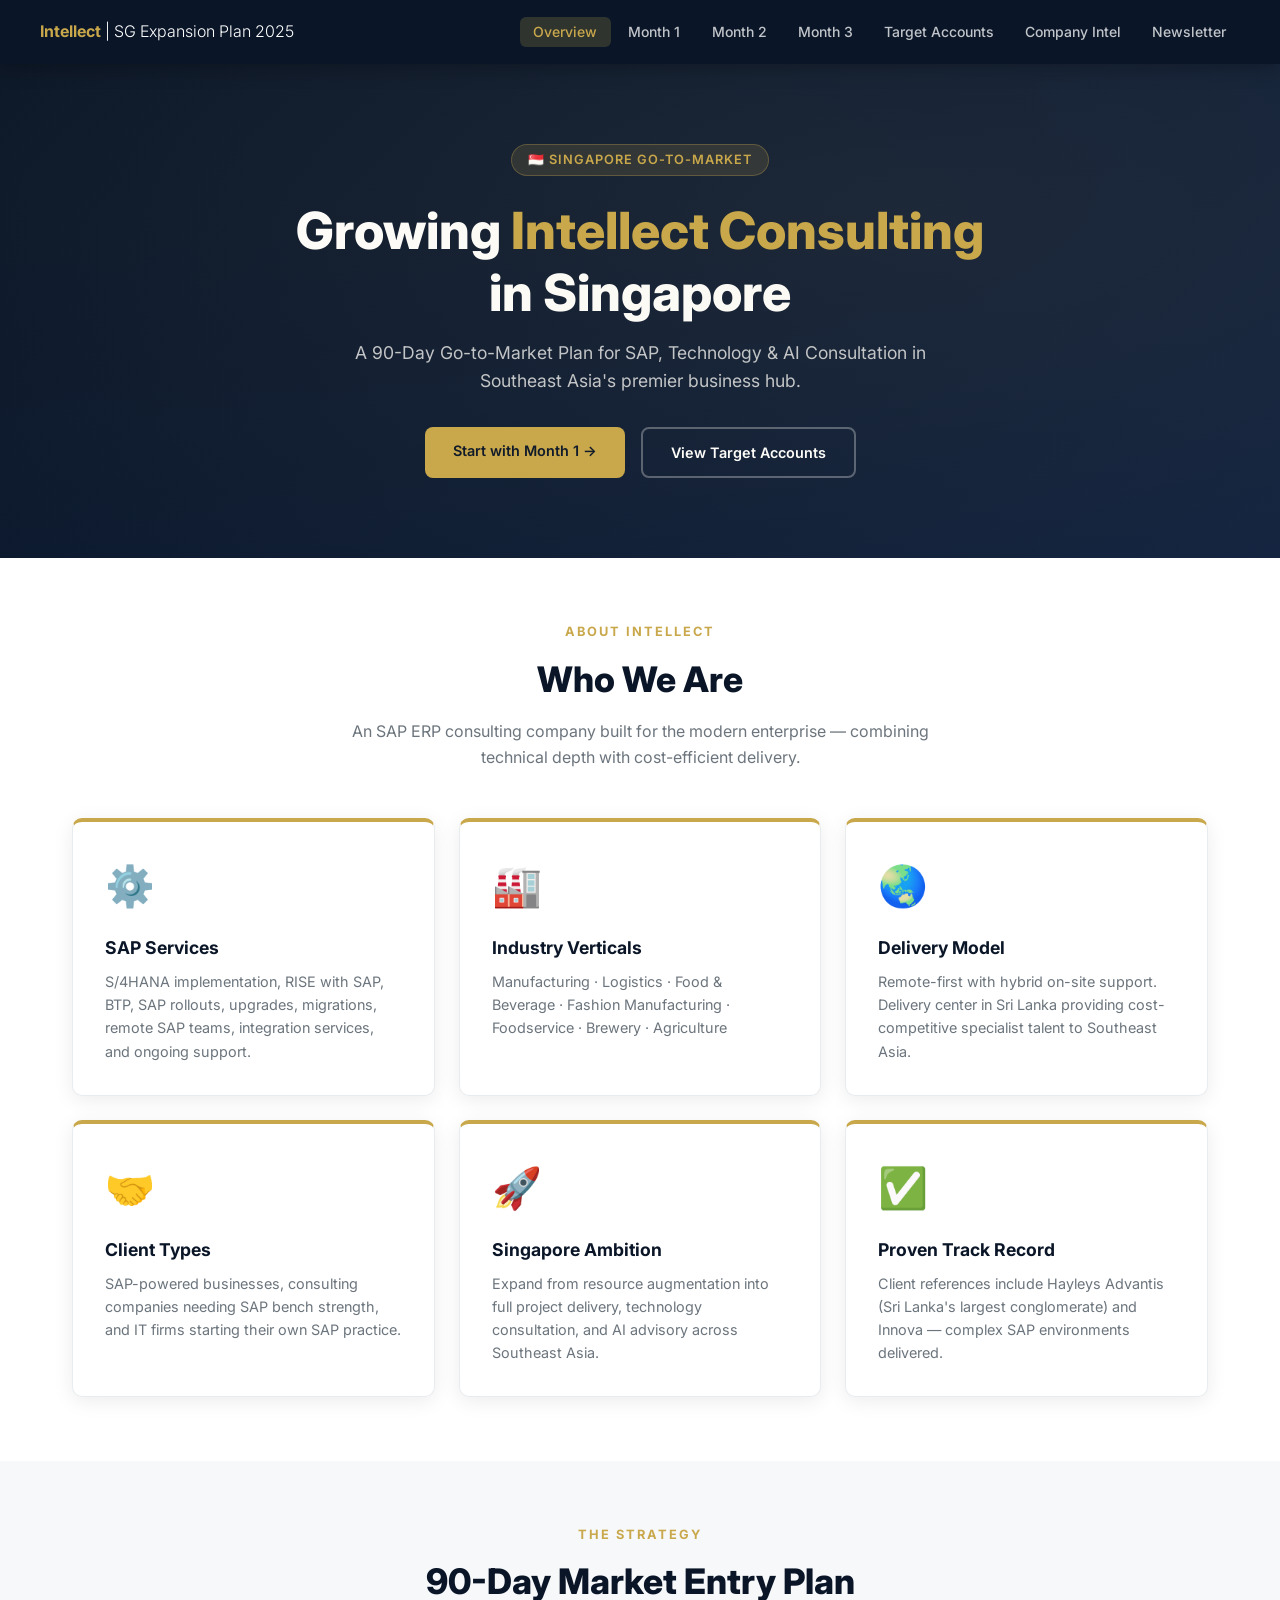
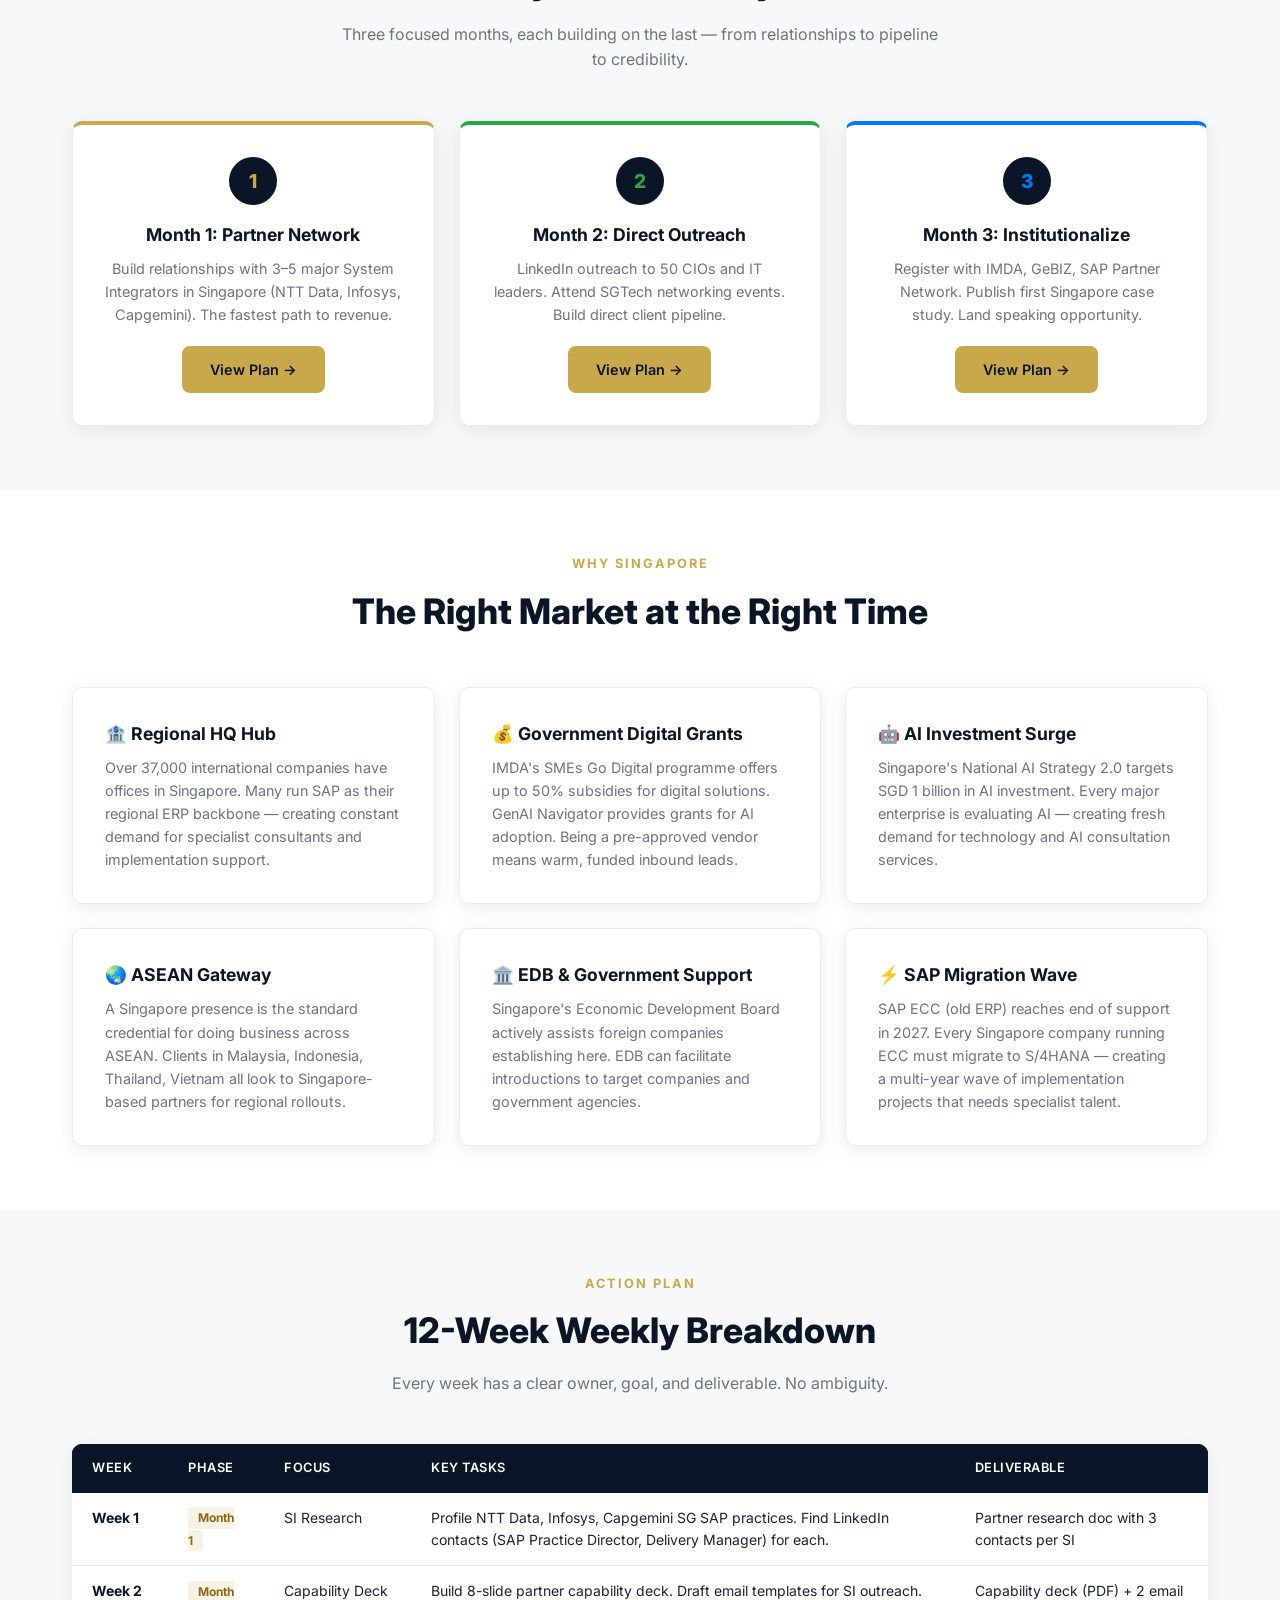
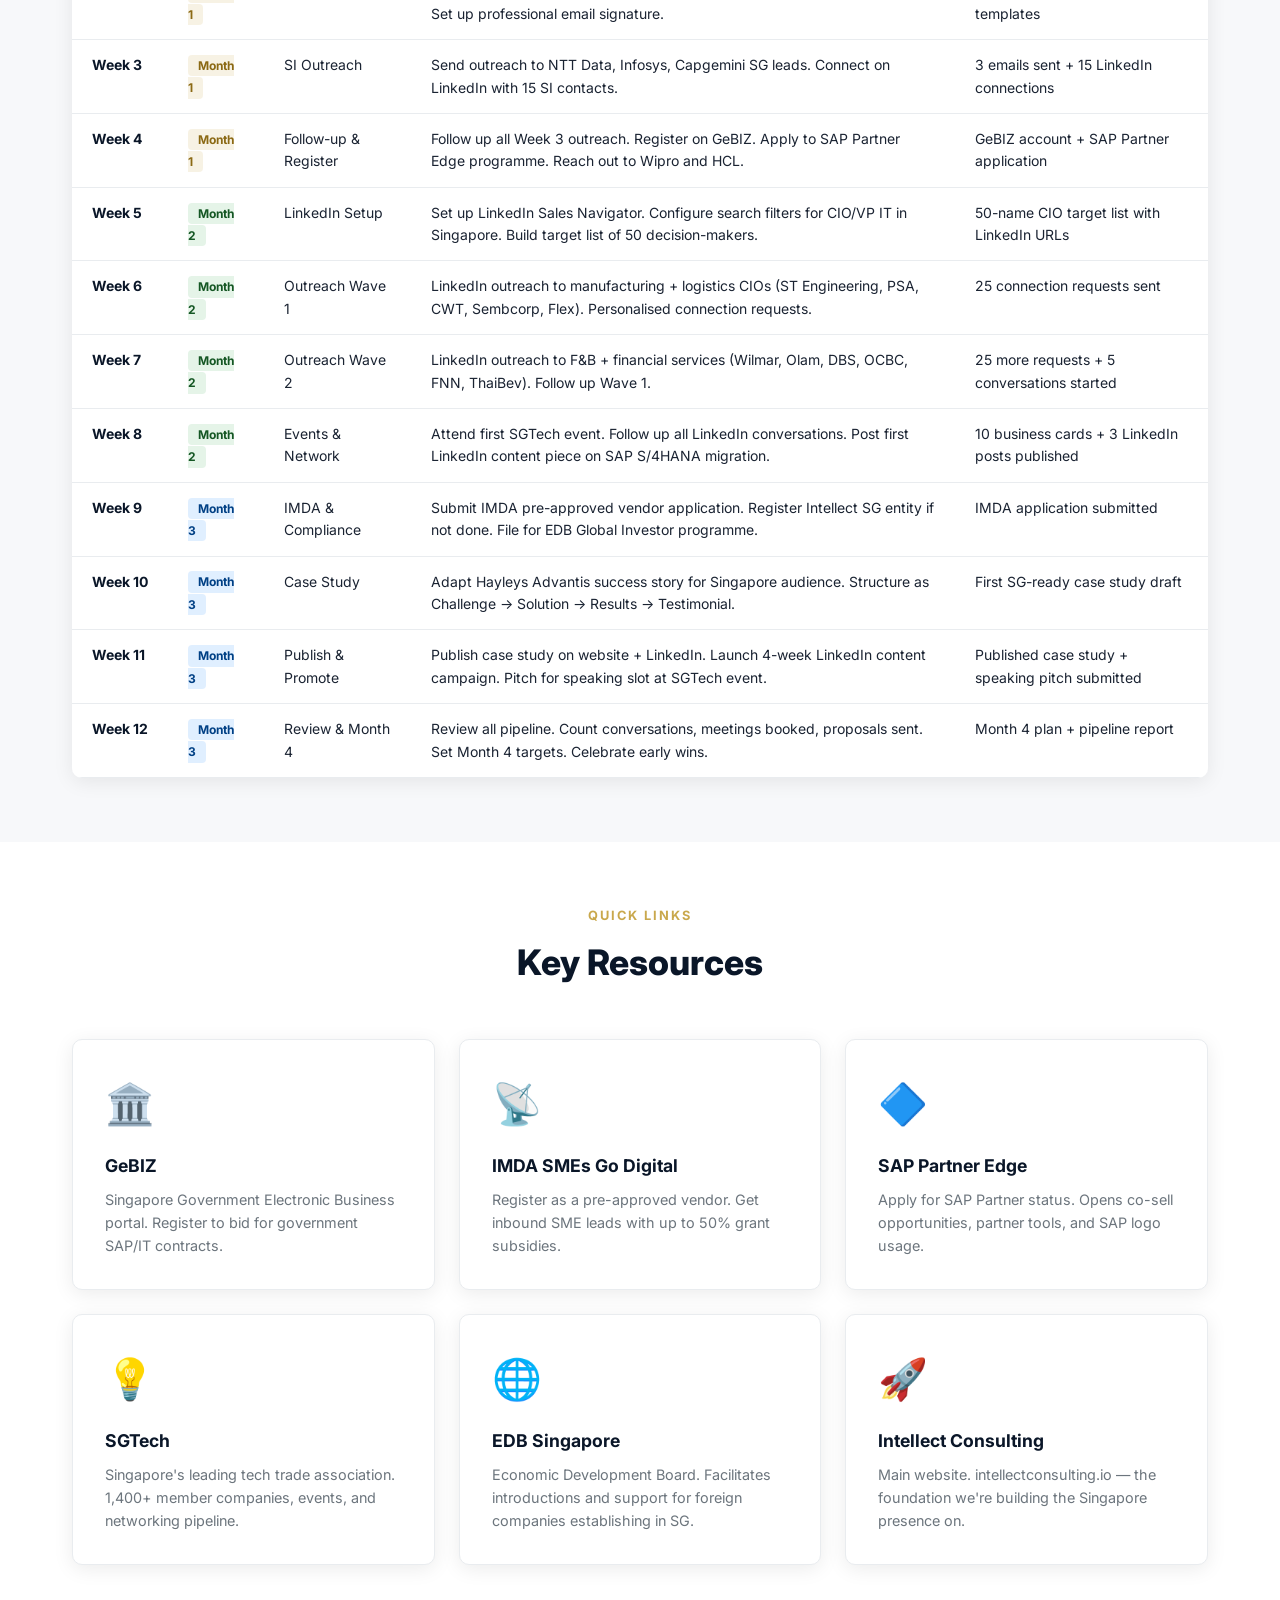
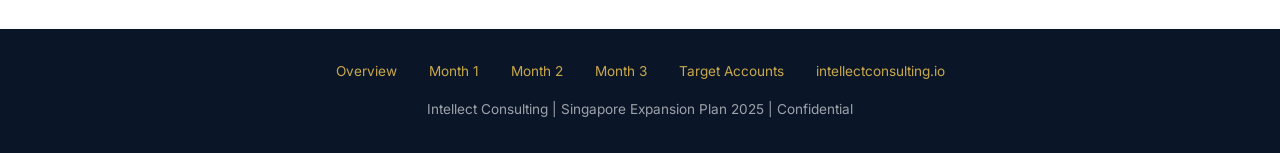
==== commit 10fefe51: "Add SAP Singapore Pulse newsletter strategy page with full content pillars, sample issue, 90-day roa" ====
--- a/index.html
+++ b/index.html
@@ -18,6 +18,7 @@
       <li><a href="month3.html">Month 3</a></li>
       <li><a href="targets.html">Target Accounts</a></li>
       <li><a href="companies/index.html">Company Intel</a></li>
+      <li><a href="newsletter.html">Newsletter</a></li>
     </ul>
     <div class="hamburger" onclick="toggleNav()">☰</div>
   </div>
